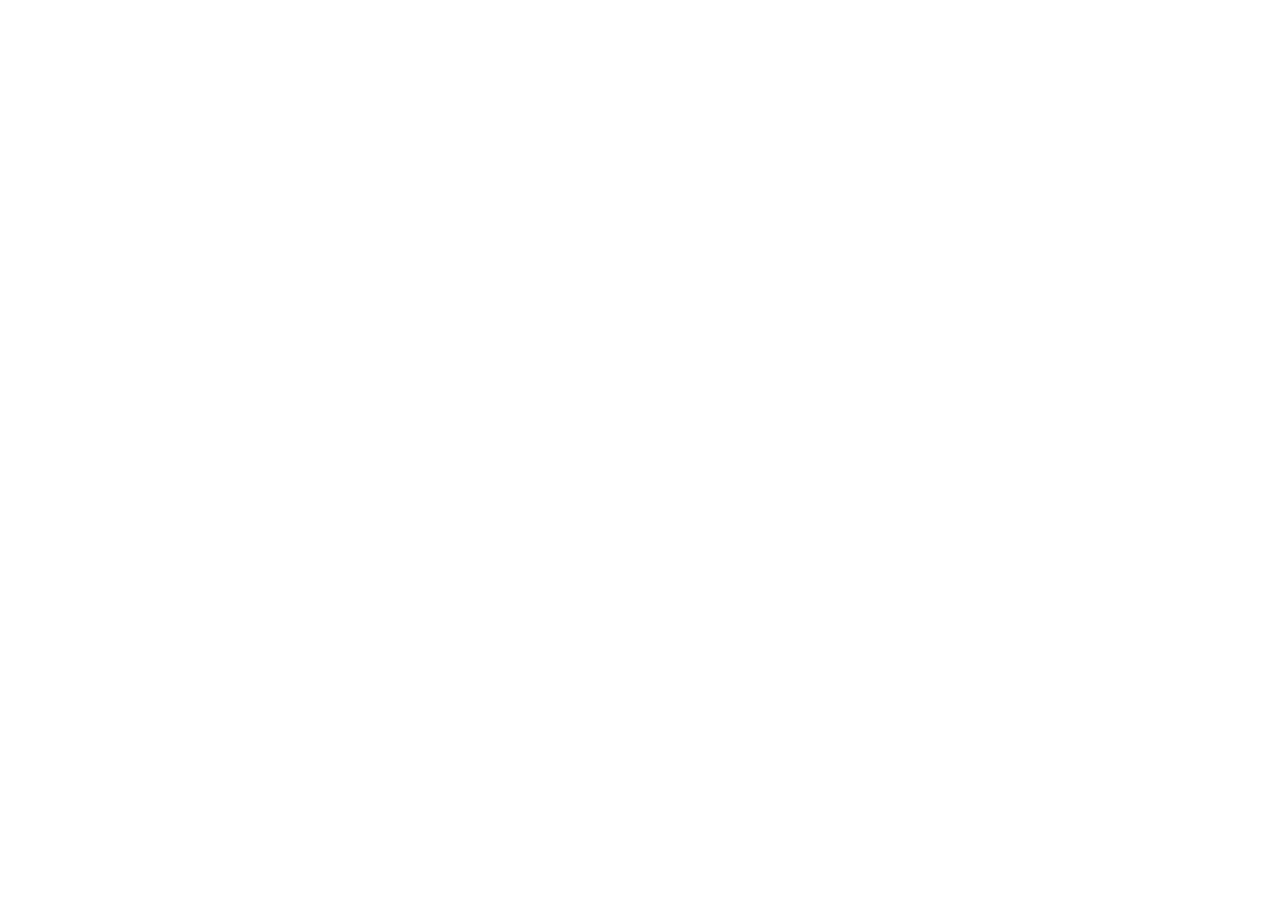
==== index.html @ 0362b8a3 "Updates" ====
<!doctype html>
<html lang="en" class="scroll-smooth">
  <head>
    <meta charset="UTF-8" />
    <link rel="icon" type="image/svg+xml" href="/makhan-carpenter/favicon.svg" />
    <meta name="viewport" content="width=device-width, initial-scale=1.0" />
    
    <!-- Primary SEO Meta Tags -->
    <title>Makhan Carpenter | Custom Furniture & Woodwork in Alwar</title>
    <meta name="title" content="Makhan Carpenter | Custom Furniture & Woodwork in Alwar" />
    <meta name="description" content="Makhan Carpenter offers custom furniture, wardrobes, beds, kitchens, doors, interior woodwork and more, backed by 20+ years of experience and 500+ completed projects. Serving Alwar, Rajasthan." />
    <meta name="keywords" content="Makhan Carpenter, Custom Furniture Alwar, Carpenter in Raath Nagar Alwar, Wooden Beds, Wardrobes, Modular Kitchen Alwar, Carpenter Alwar, Woodwork Rajasthan" />
    <meta name="author" content="Makhan Carpenter" />

    <!-- Open Graph / Social Media -->
    <meta property="og:type" content="website" />
    <meta property="og:title" content="Makhan Carpenter | Custom Furniture & Woodwork in Alwar" />
    <meta property="og:description" content="Crafted with Experience. Designed for Your Space. 20+ Years of Craftsmanship & 500+ Projects Completed in Alwar, Rajasthan." />
    <meta property="og:image" content="https://images.unsplash.com/photo-1618221195710-dd6b41faaea6?auto=format&fit=crop&w=1600&q=80" />

    <!-- Typography: Cormorant Garamond, Plus Jakarta Sans, Cinzel -->
    <link rel="preconnect" href="https://fonts.googleapis.com" />
    <link rel="preconnect" href="https://fonts.gstatic.com" crossorigin />
    <link href="https://fonts.googleapis.com/css2?family=Cinzel:wght@400;500;600;700&family=Cormorant+Garamond:ital,wght@0,300;0,400;0,500;0,600;0,700;1,400&family=Plus+Jakarta+Sans:wght@300;400;500;600;700&display=swap" rel="stylesheet" />
    <script type="module" crossorigin src="/makhan-carpenter/assets/index-Cf_atrbj.js"></script>
    <link rel="stylesheet" crossorigin href="/makhan-carpenter/assets/index-B_r81cj_.css">
  </head>
  <body class="bg-[#0c0a09] text-[#E7DFD5] antialiased selection:bg-[#c5a059]/30 selection:text-[#FBF9F5] overflow-x-hidden font-sans">
    <div id="root"></div>
  </body>
</html>
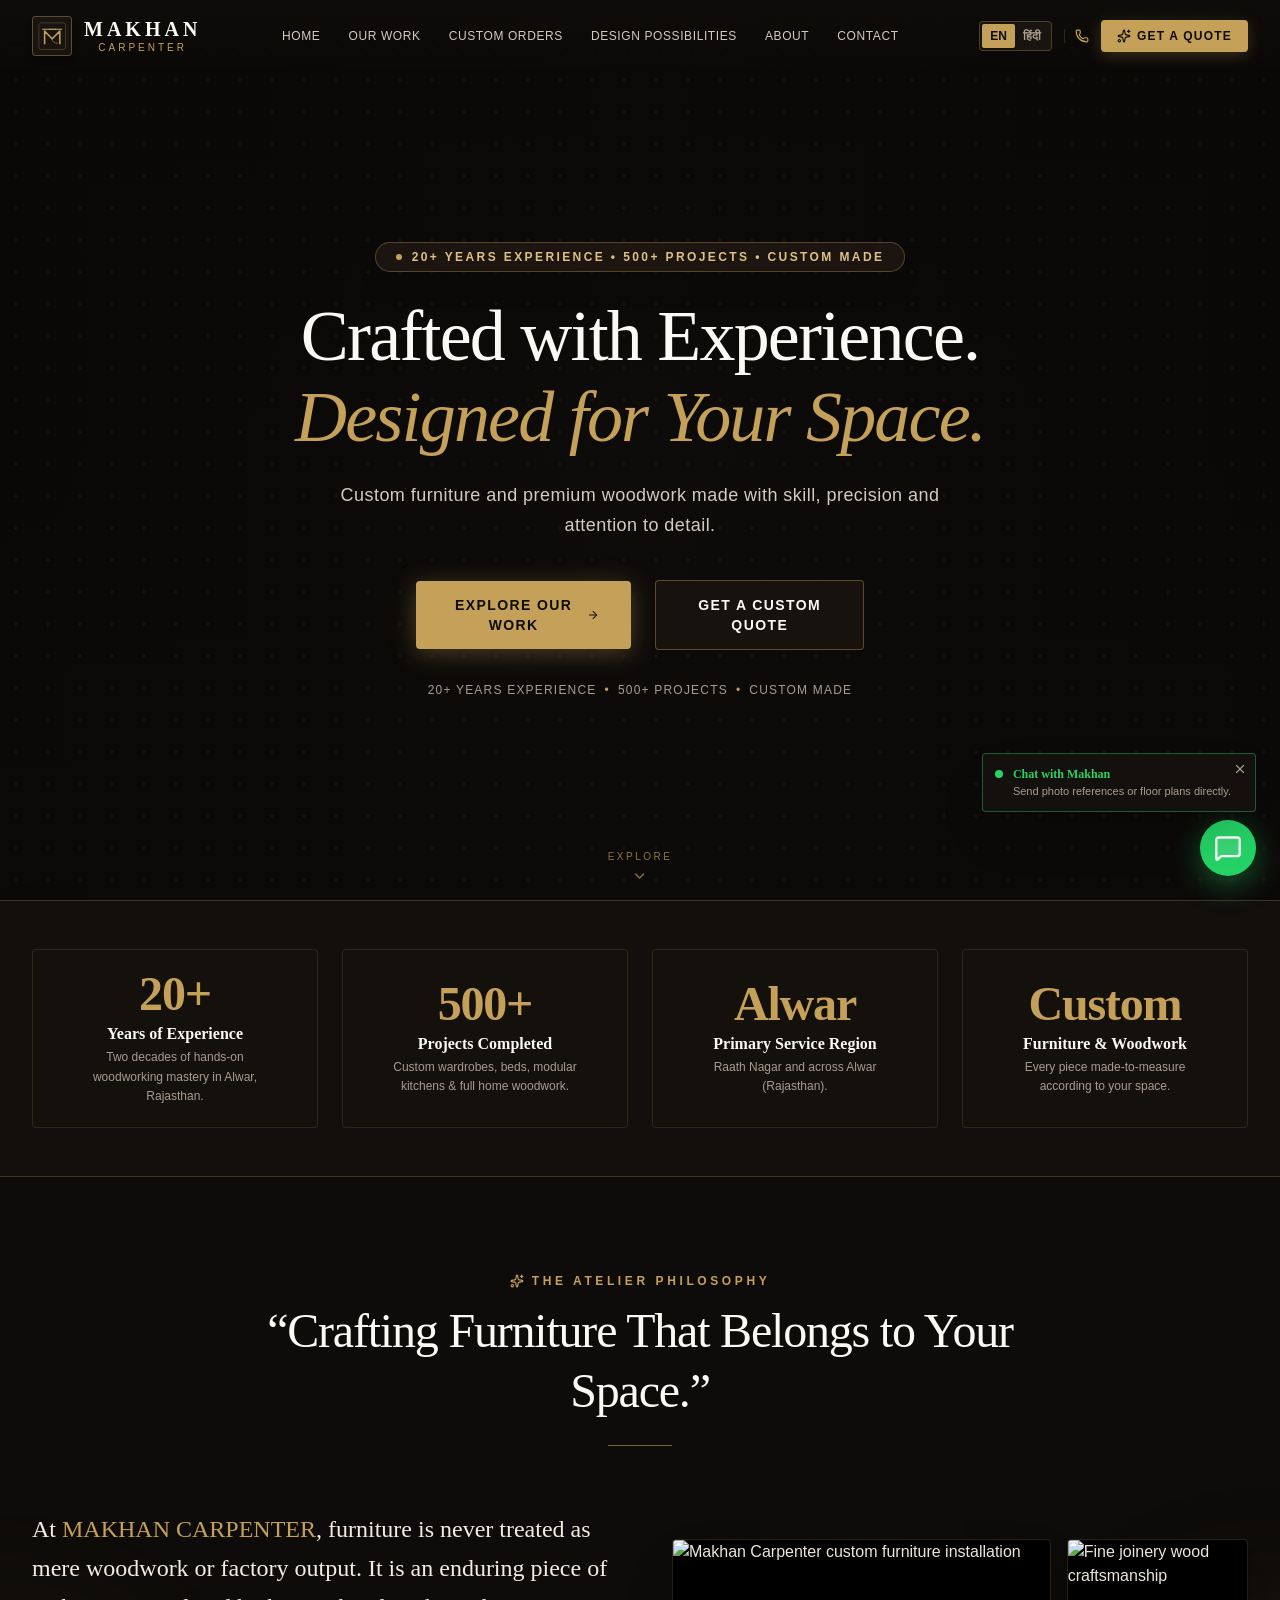
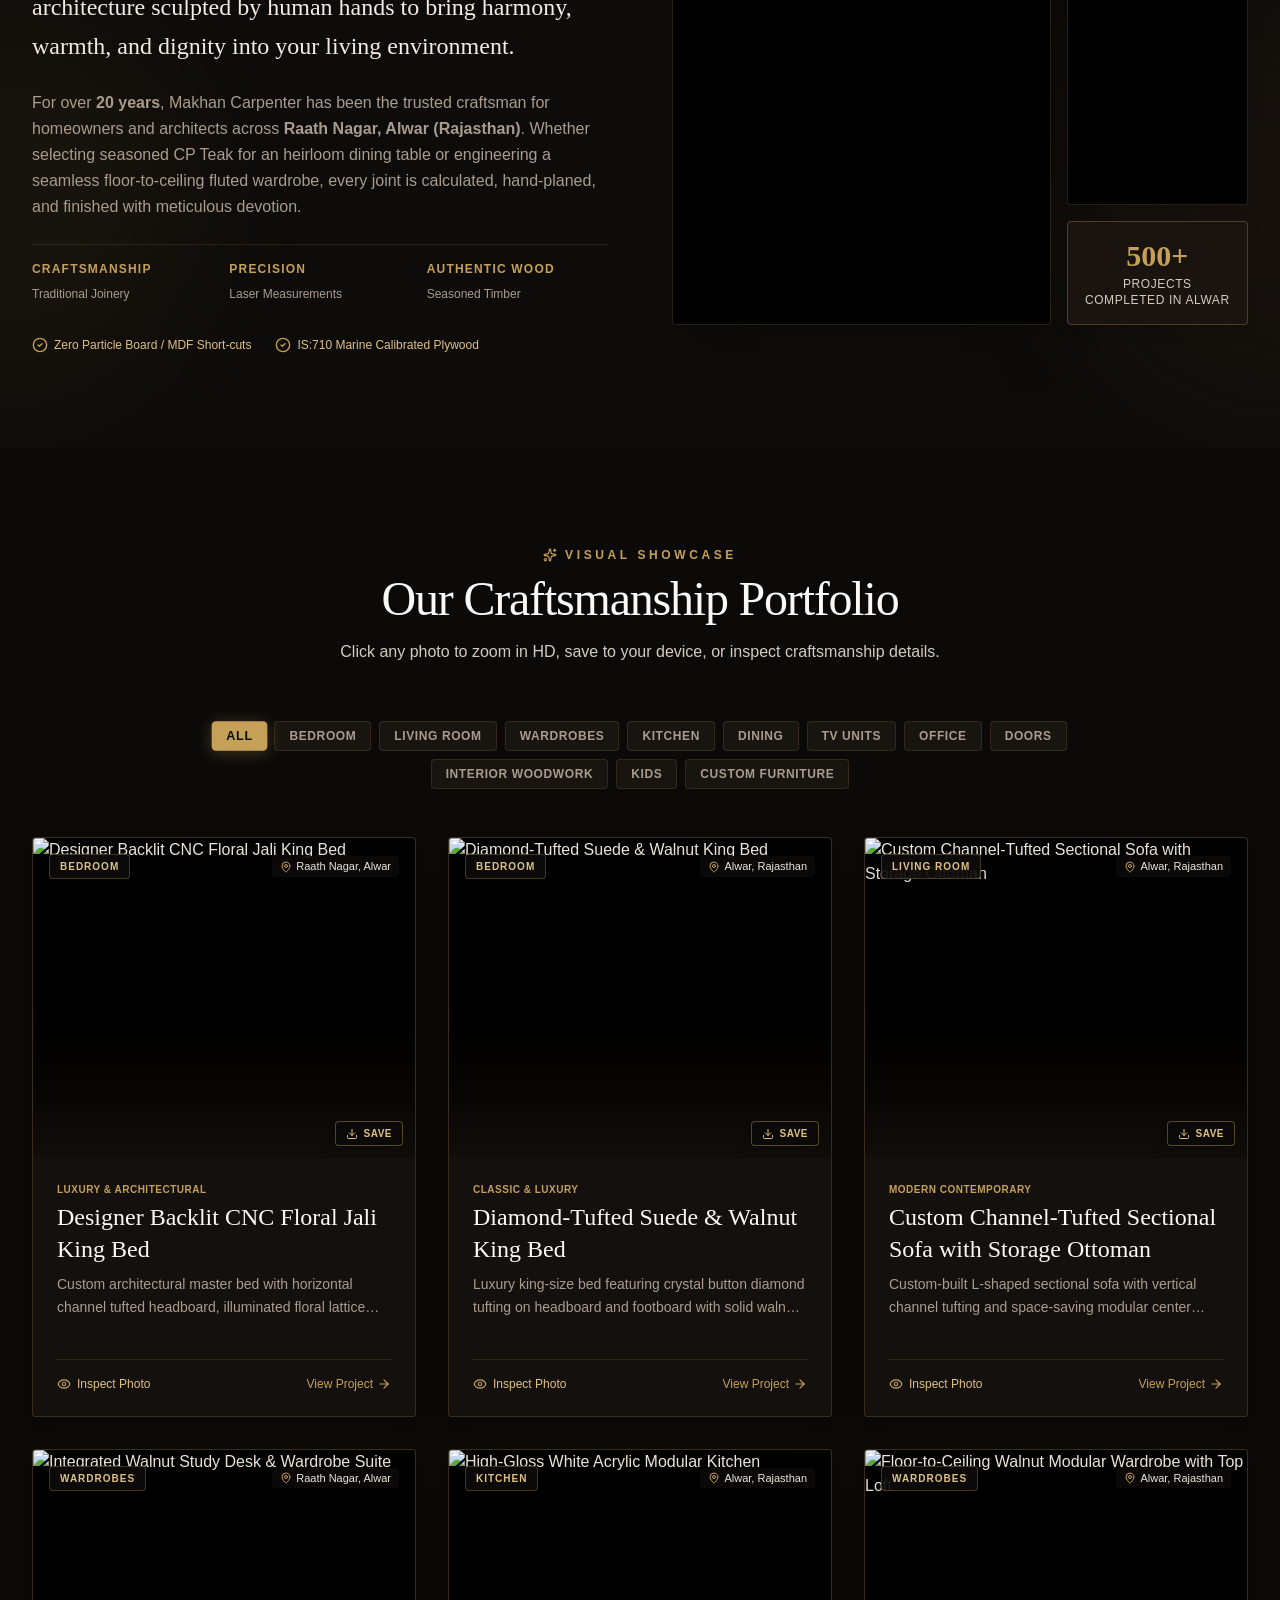
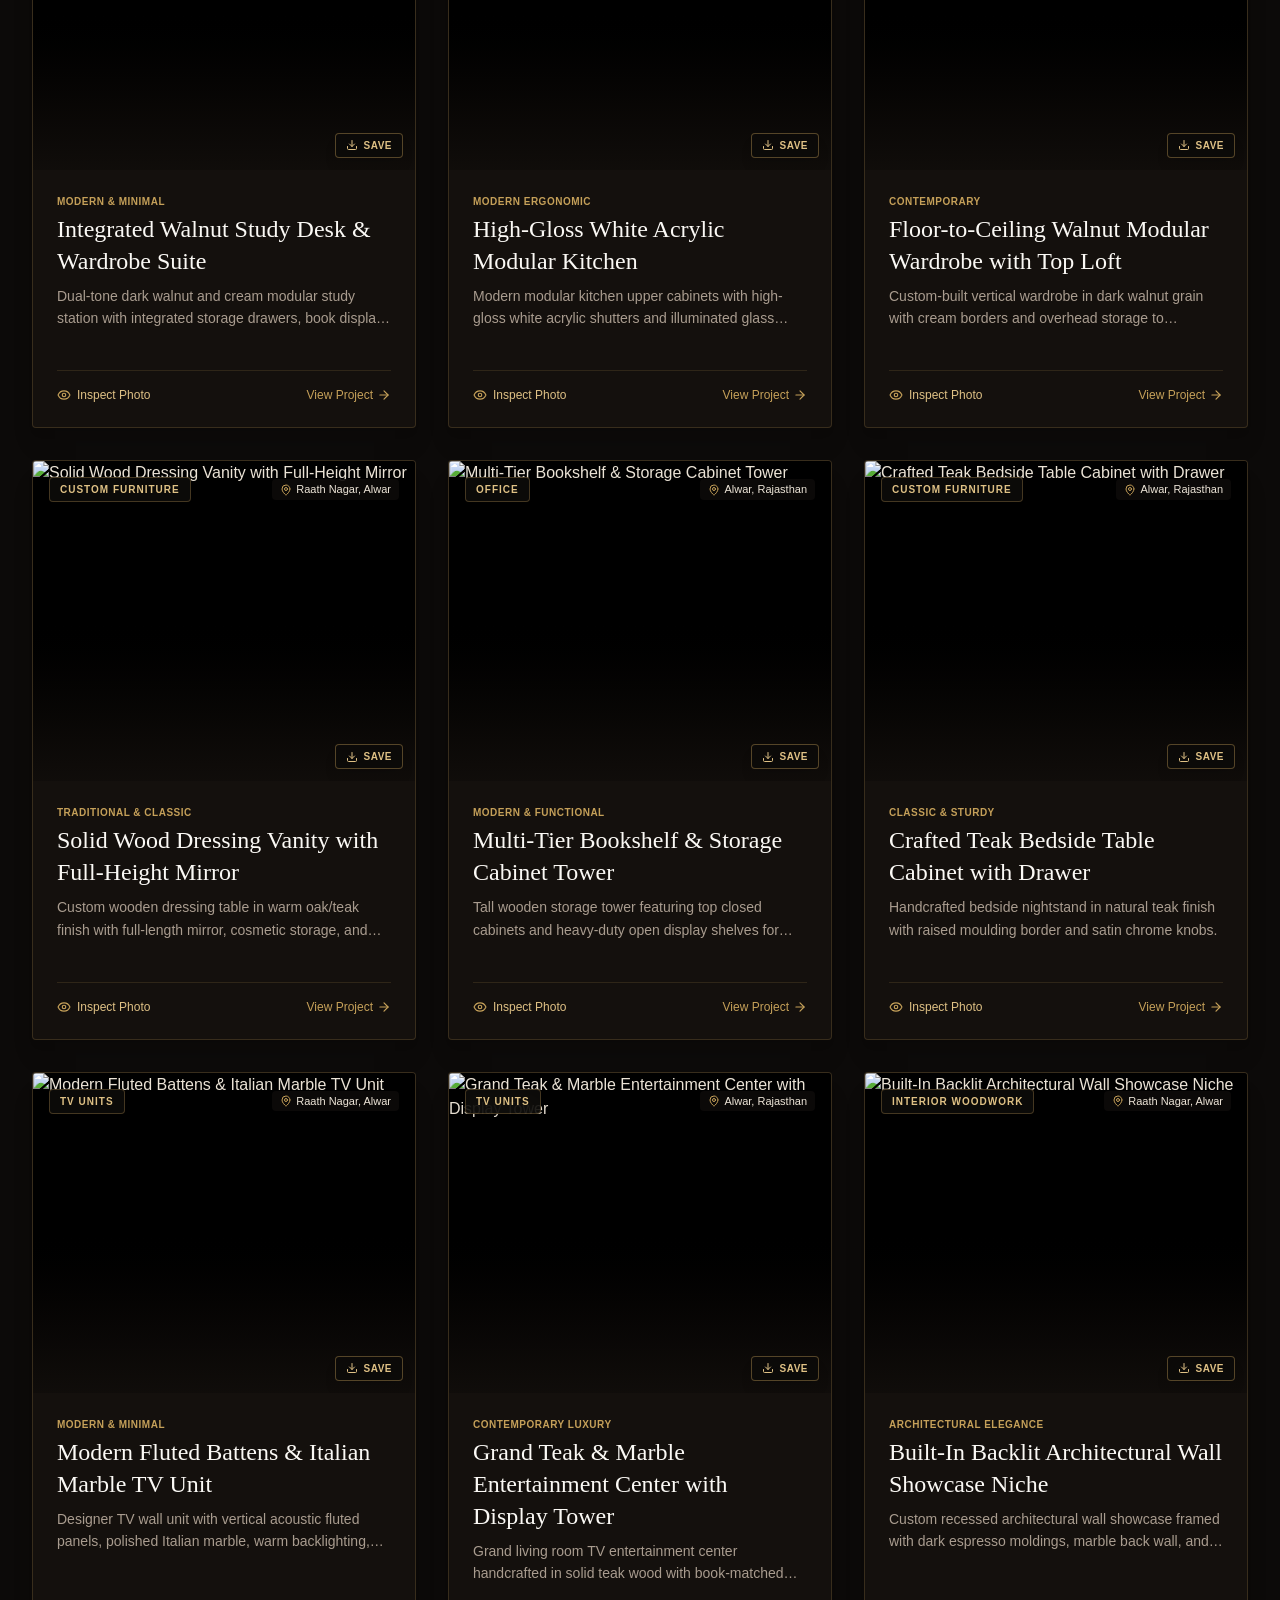
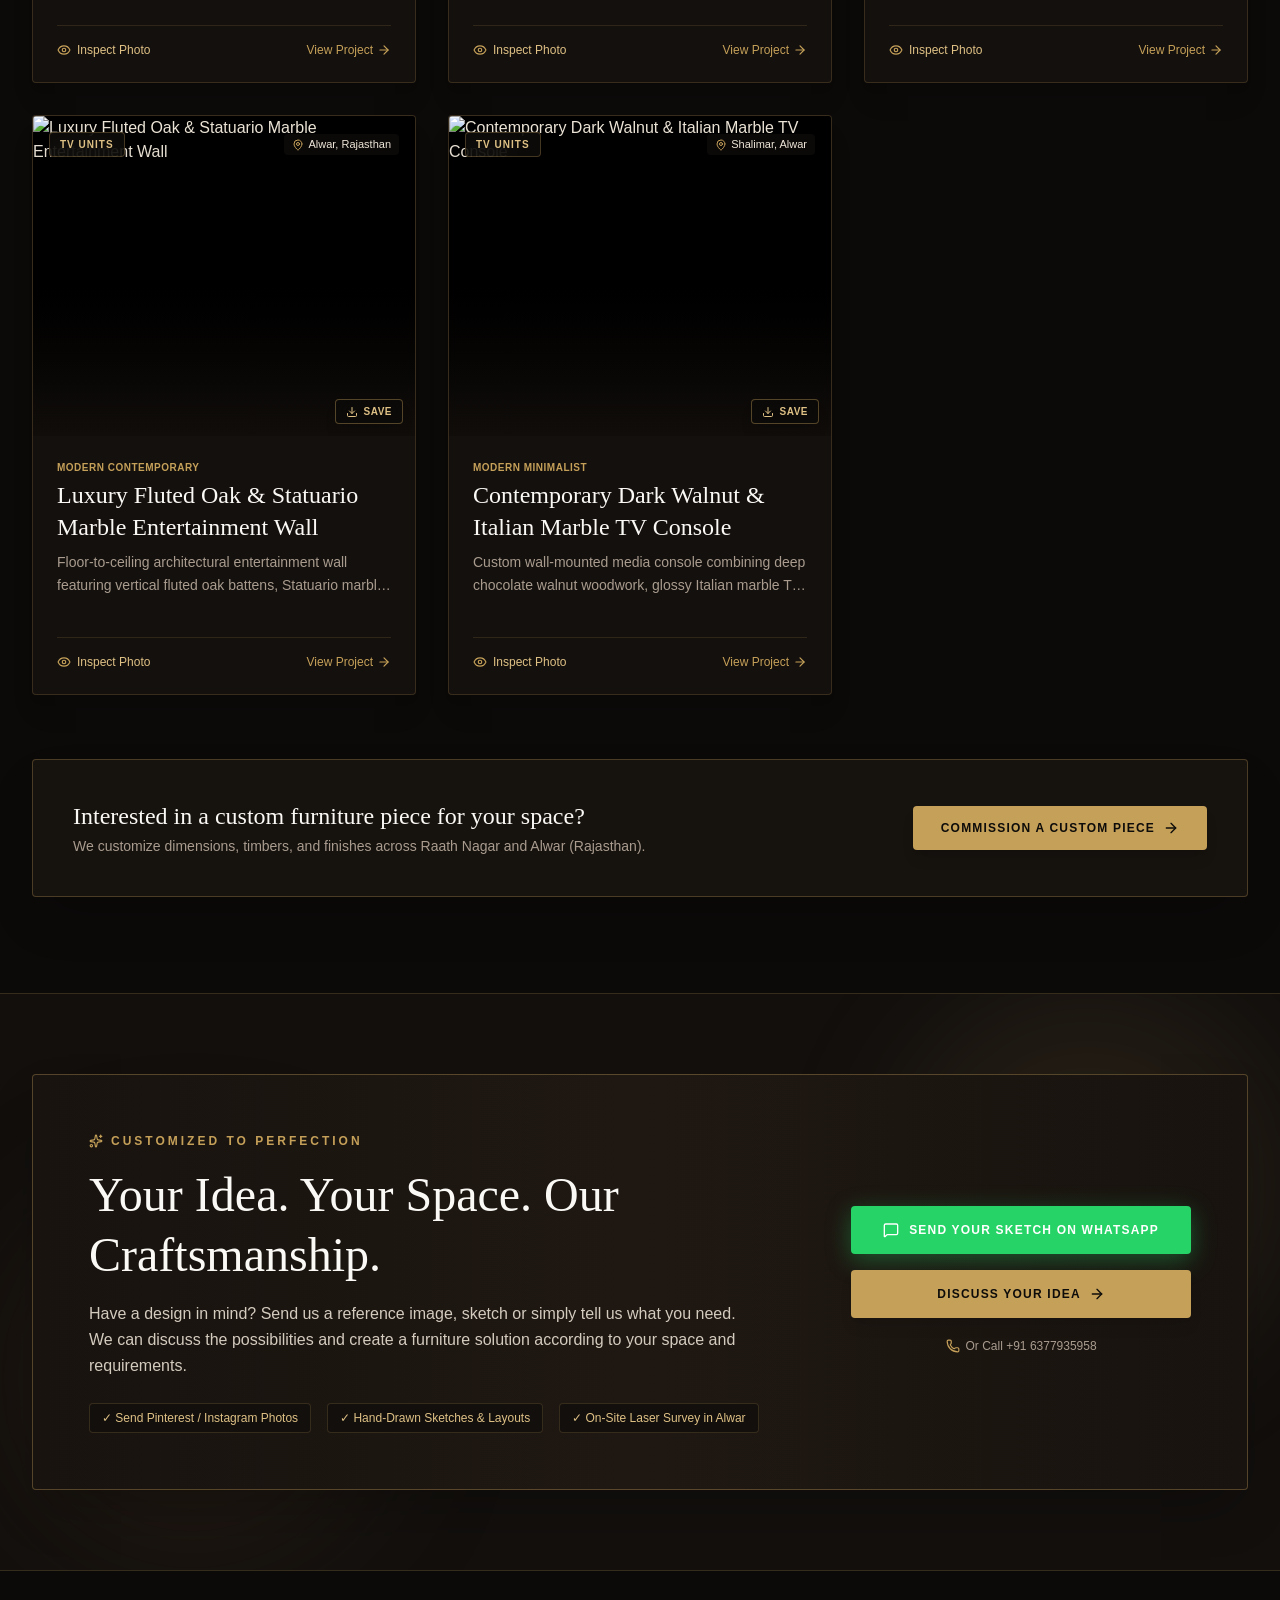
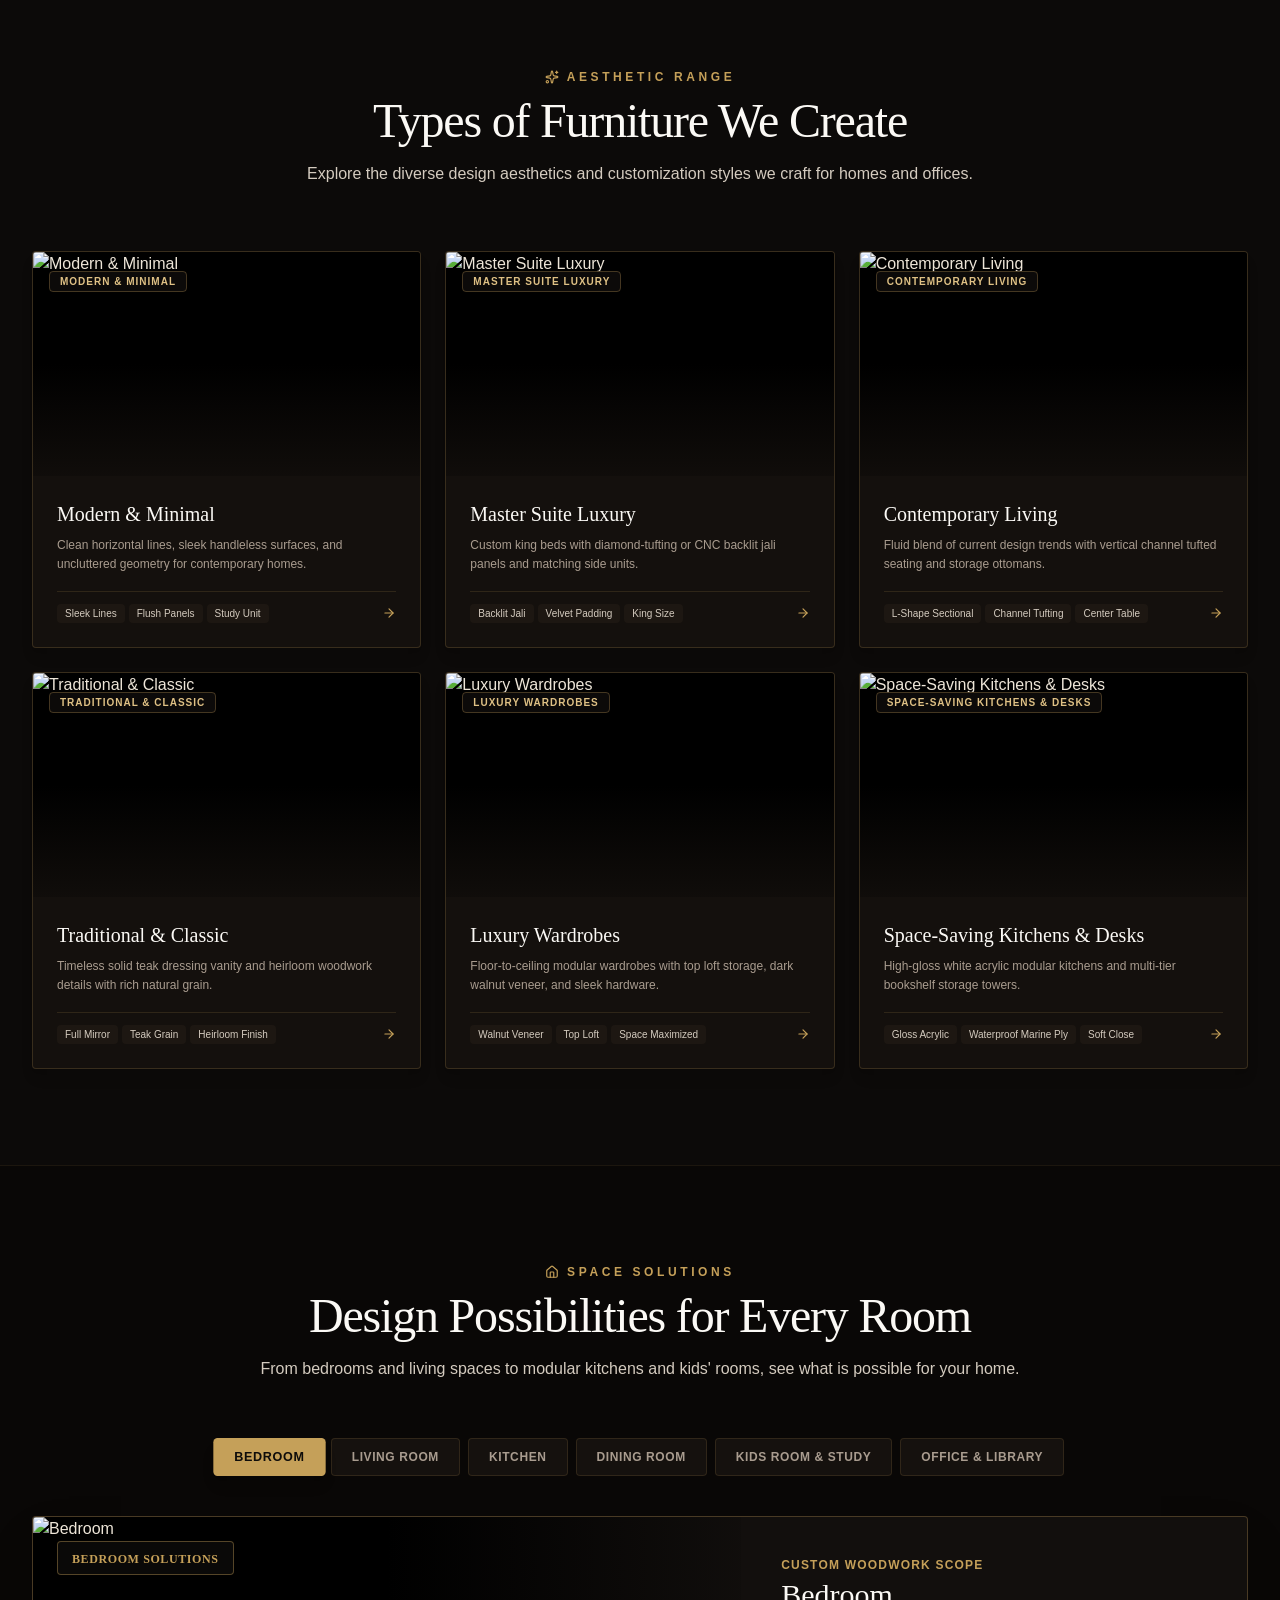
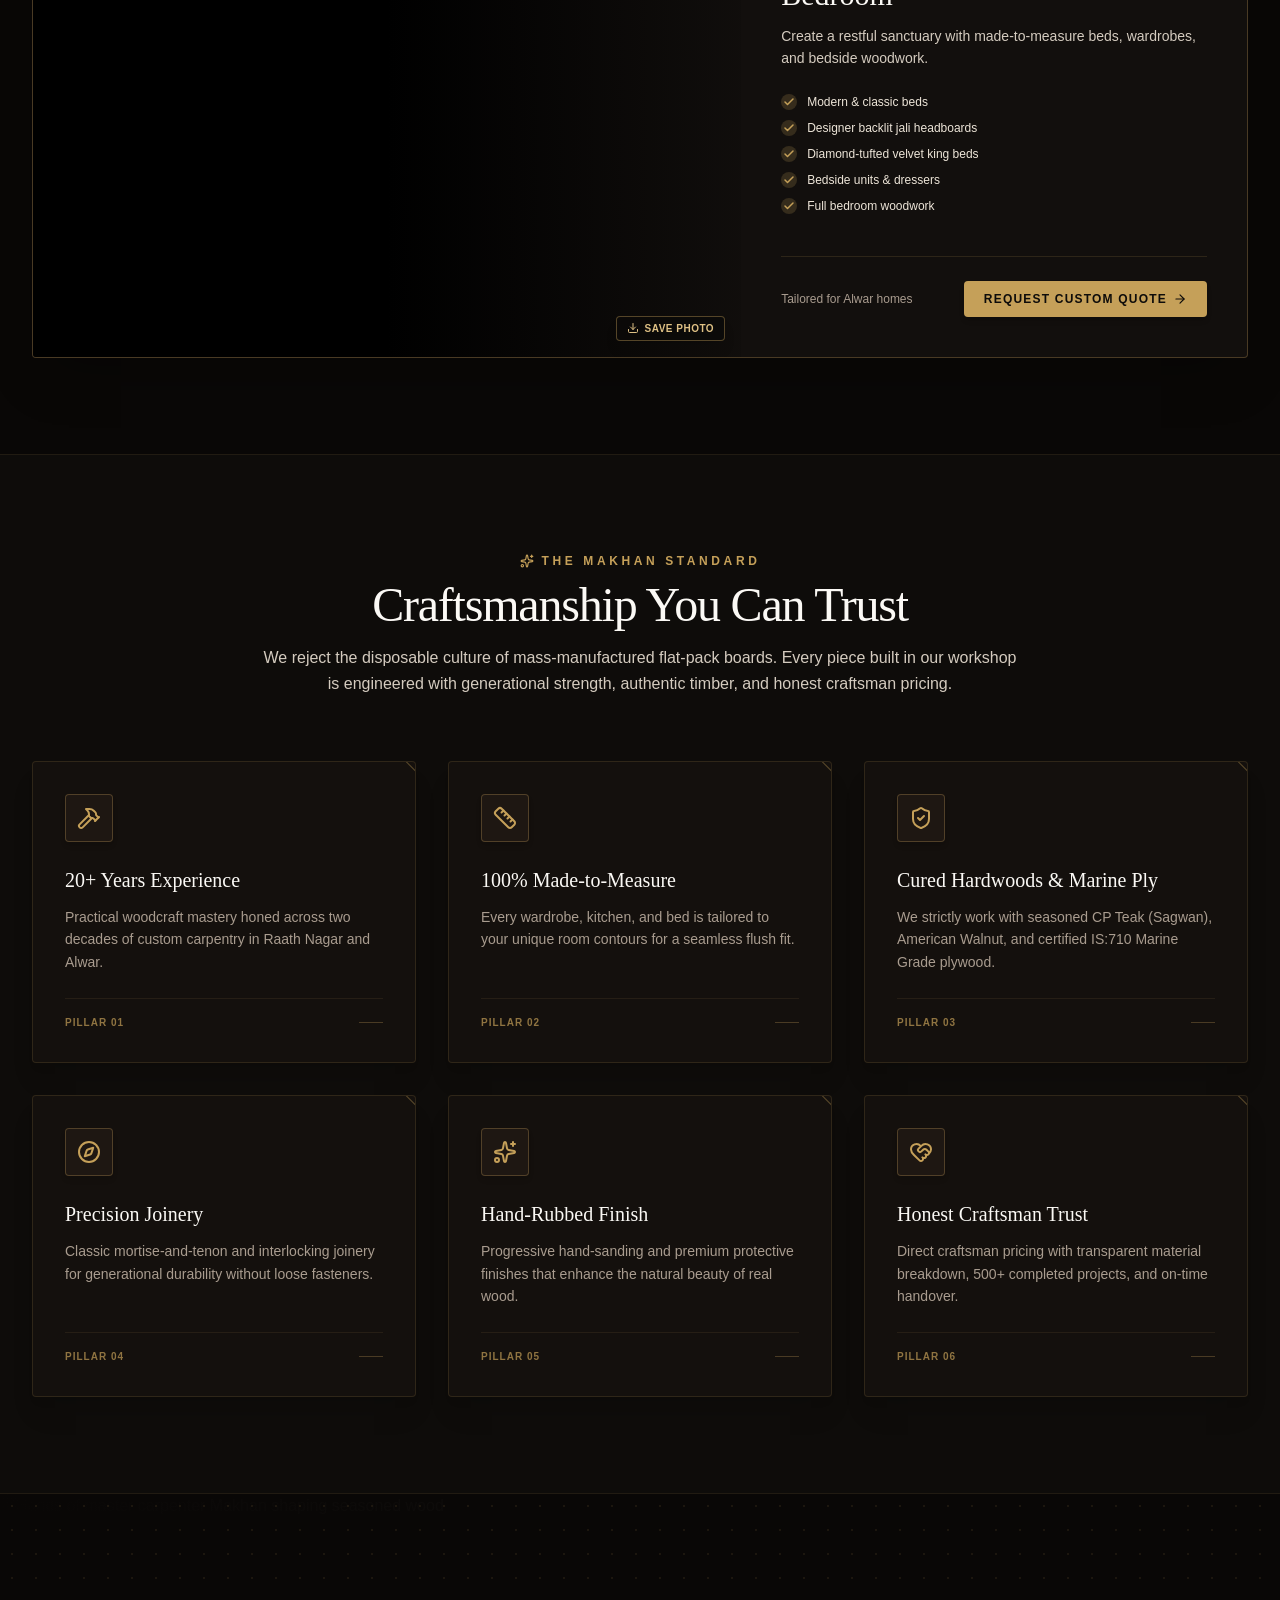
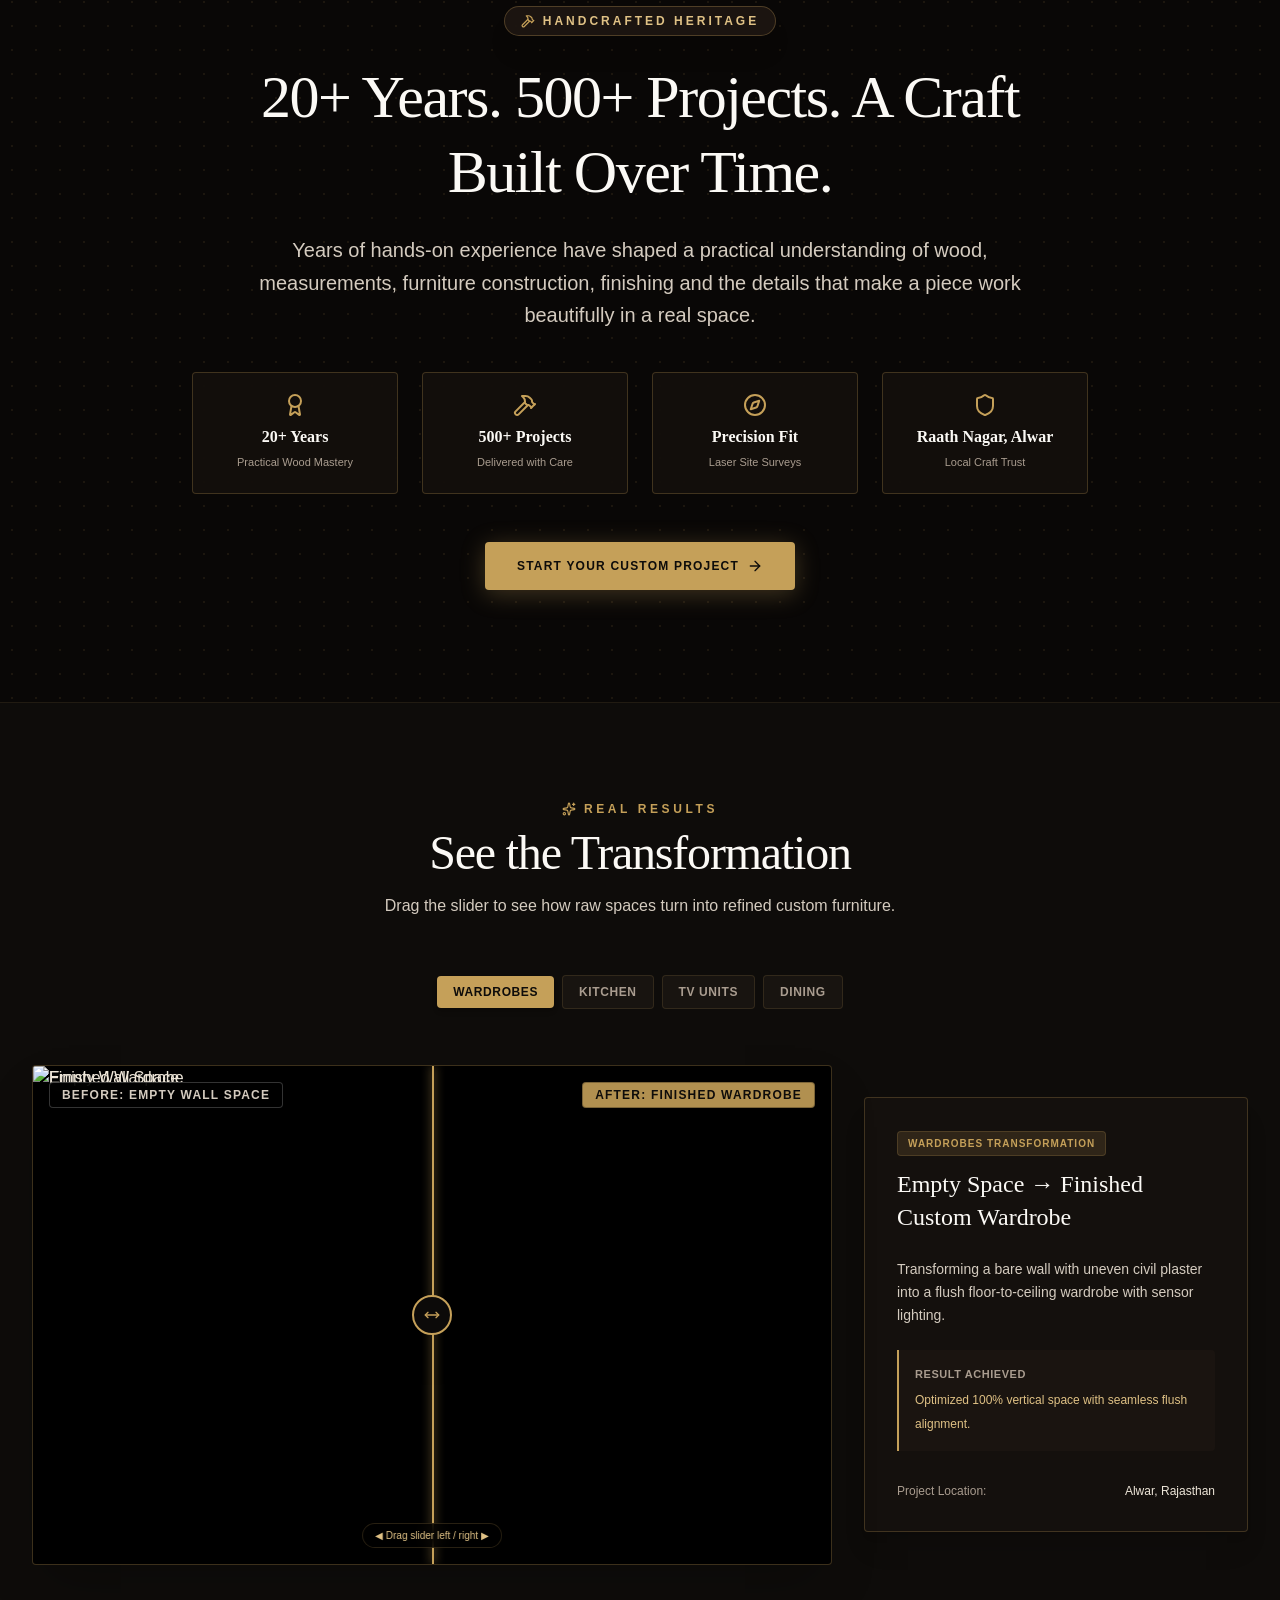
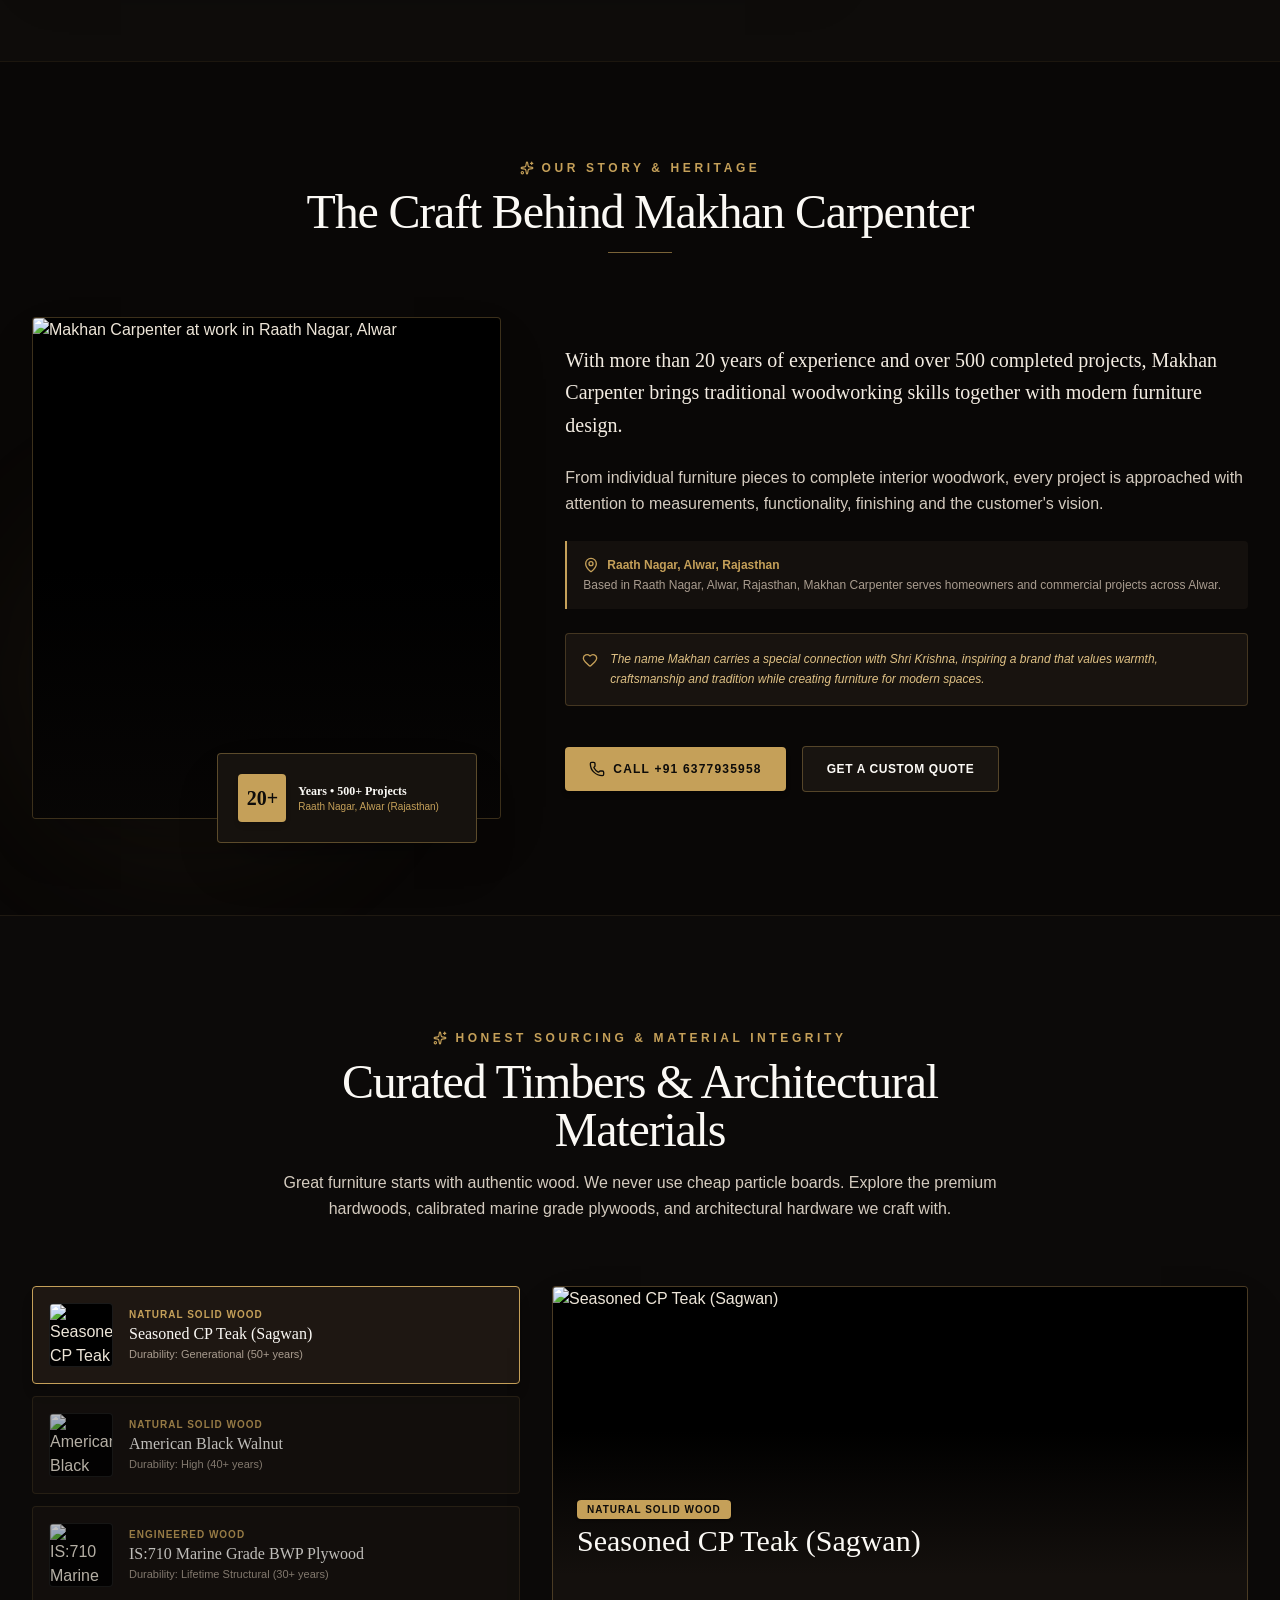
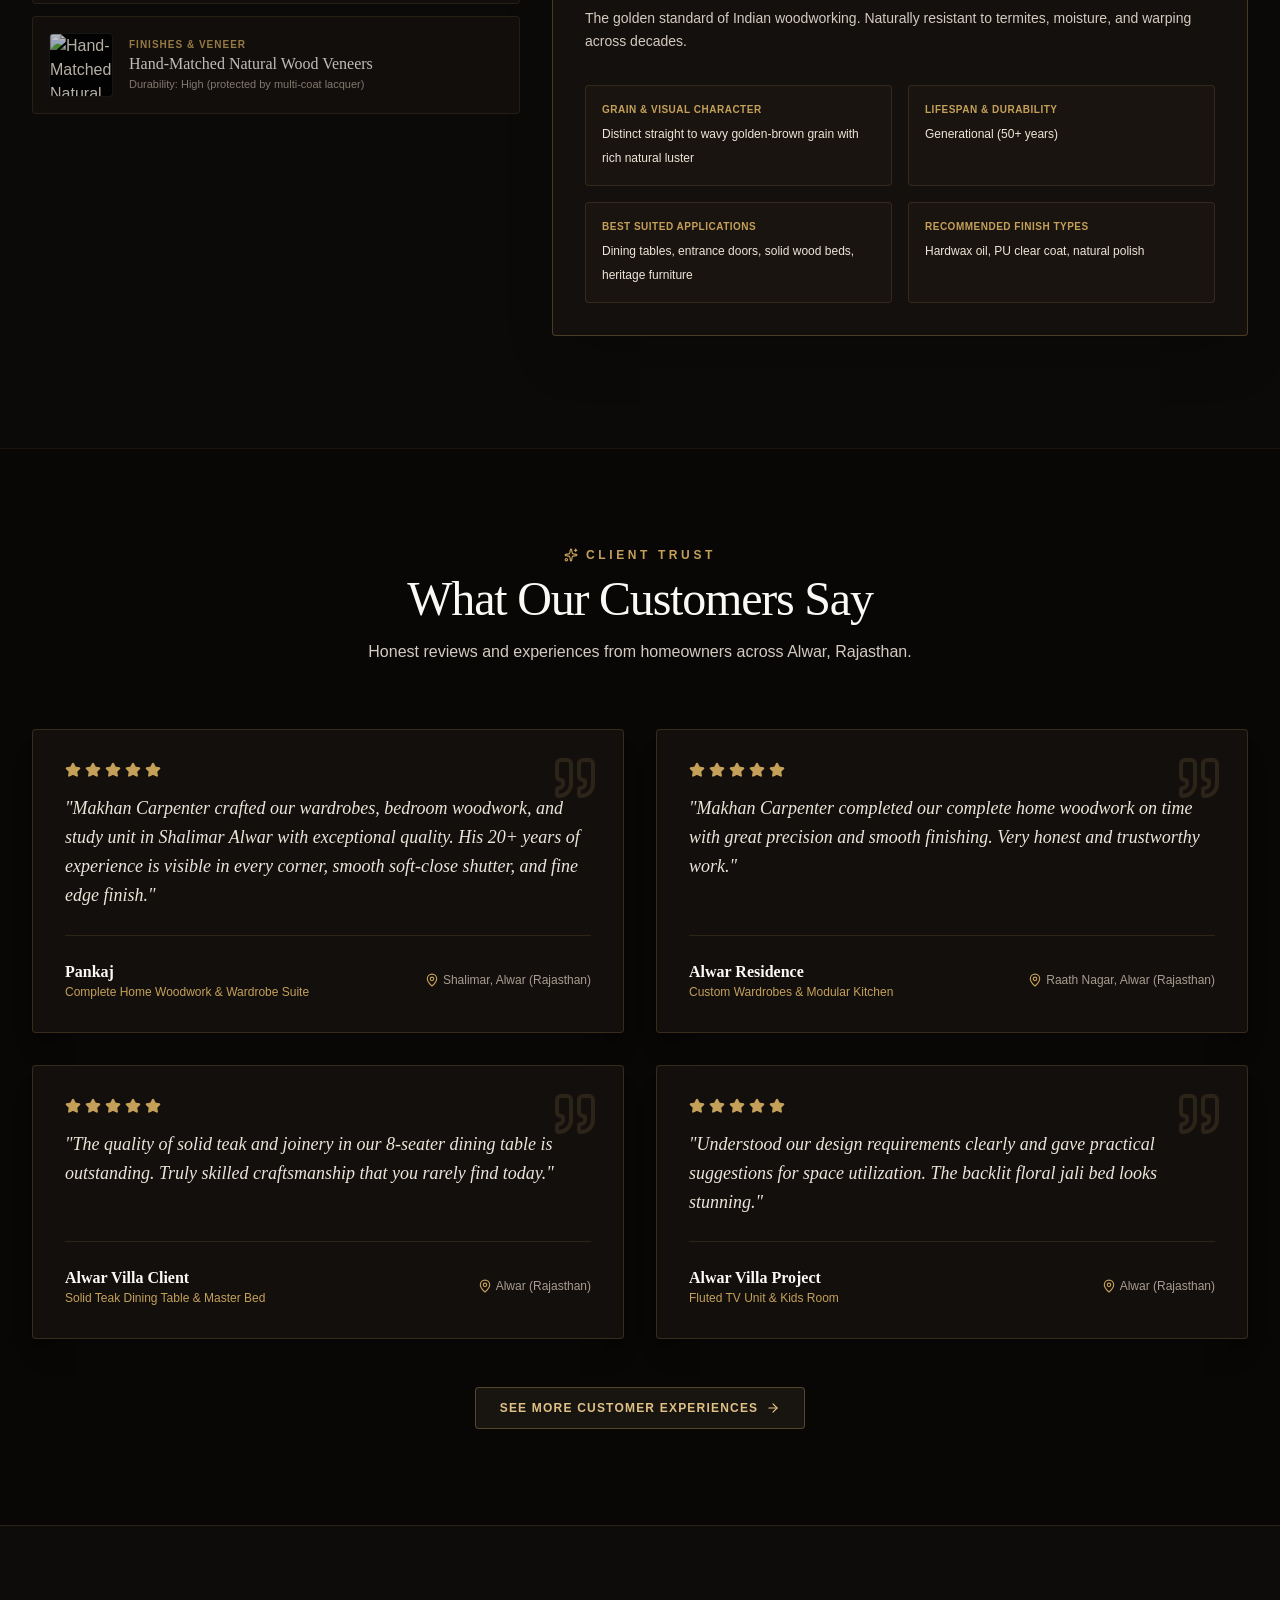
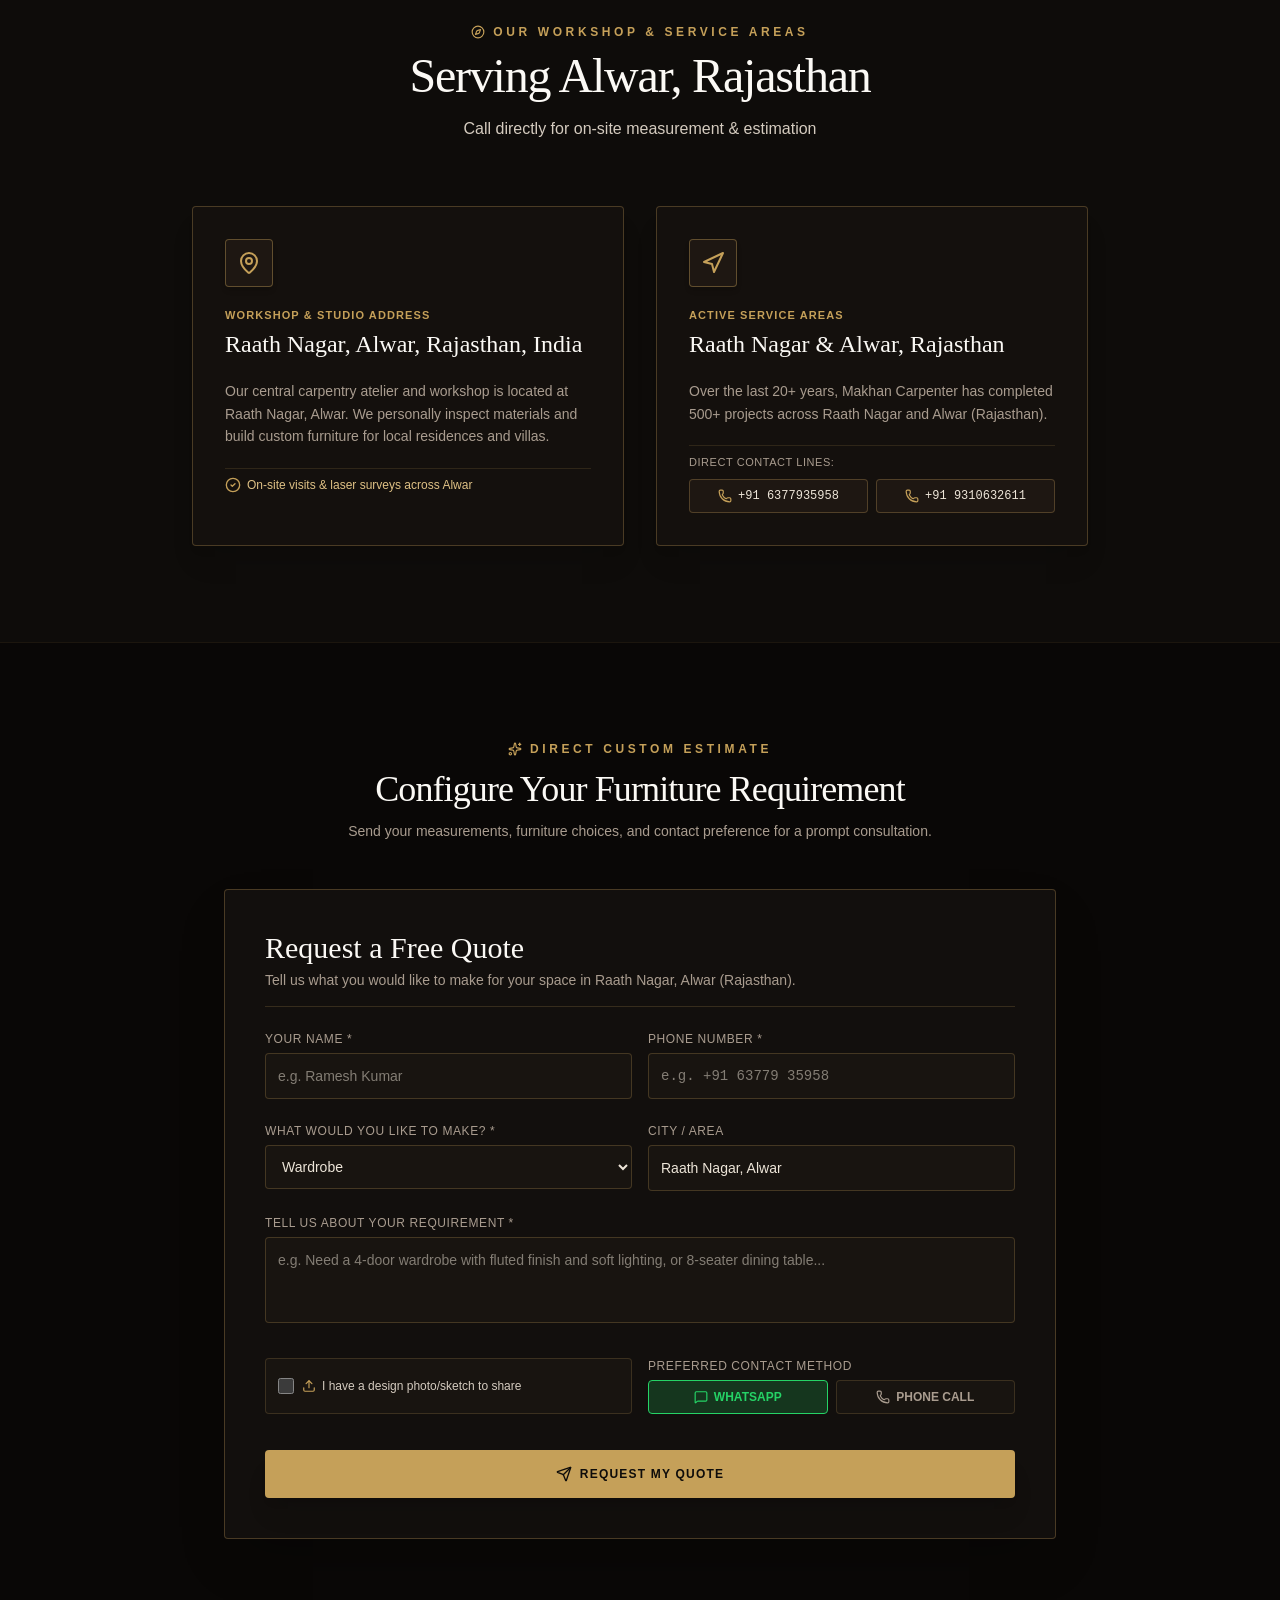
==== commit bb7803f2: "Updates" ====
--- a/index.html
+++ b/index.html
@@ -2,7 +2,7 @@
 <html lang="en" class="scroll-smooth">
   <head>
     <meta charset="UTF-8" />
-    <link rel="icon" type="image/svg+xml" href="/makhan-carpenter/favicon.svg" />
+    <link rel="icon" type="image/svg+xml" href="/favicon.svg" />
     <meta name="viewport" content="width=device-width, initial-scale=1.0" />
     
     <!-- Primary SEO Meta Tags -->
@@ -22,8 +22,8 @@
     <link rel="preconnect" href="https://fonts.googleapis.com" />
     <link rel="preconnect" href="https://fonts.gstatic.com" crossorigin />
     <link href="https://fonts.googleapis.com/css2?family=Cinzel:wght@400;500;600;700&family=Cormorant+Garamond:ital,wght@0,300;0,400;0,500;0,600;0,700;1,400&family=Plus+Jakarta+Sans:wght@300;400;500;600;700&display=swap" rel="stylesheet" />
-    <script type="module" crossorigin src="/makhan-carpenter/assets/index-Cf_atrbj.js"></script>
-    <link rel="stylesheet" crossorigin href="/makhan-carpenter/assets/index-B_r81cj_.css">
+    <script type="module" crossorigin src="/assets/index-CufIB_S2.js"></script>
+    <link rel="stylesheet" crossorigin href="/assets/index-B_r81cj_.css">
   </head>
   <body class="bg-[#0c0a09] text-[#E7DFD5] antialiased selection:bg-[#c5a059]/30 selection:text-[#FBF9F5] overflow-x-hidden font-sans">
     <div id="root"></div>
